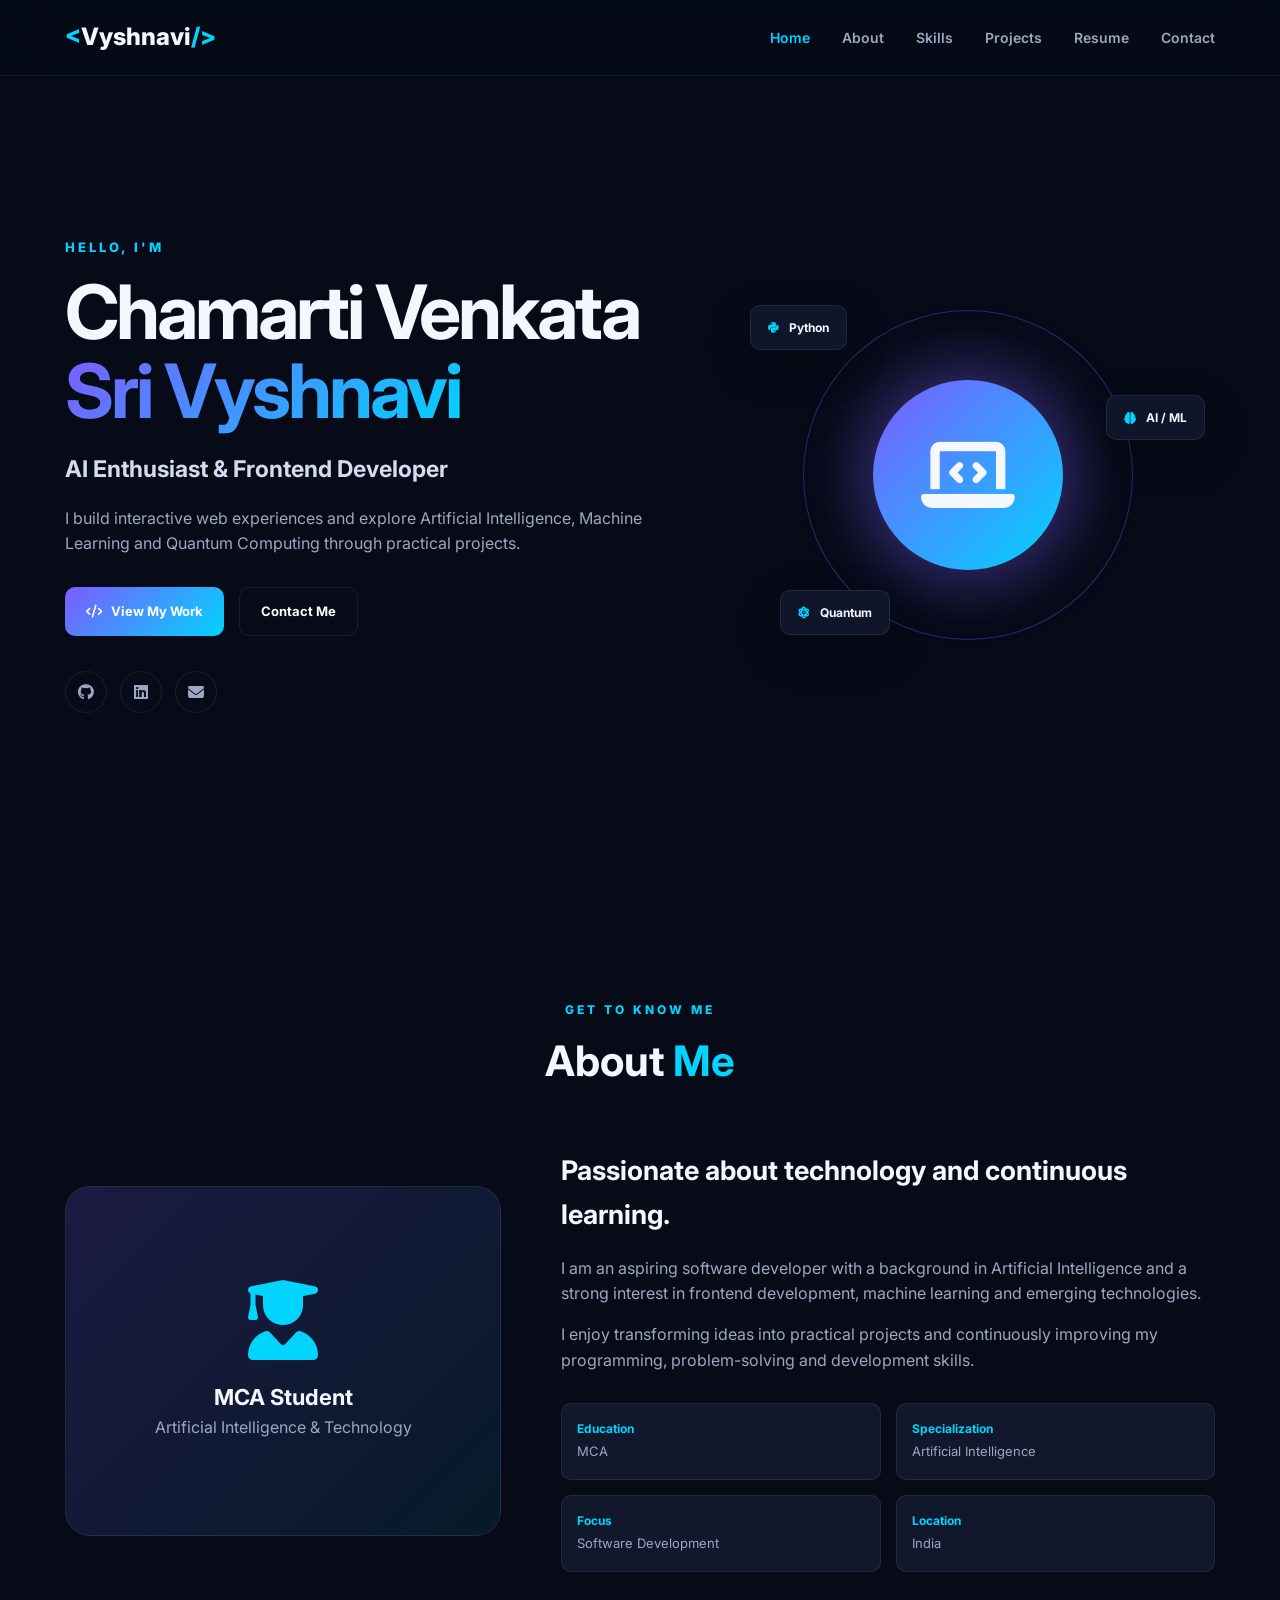
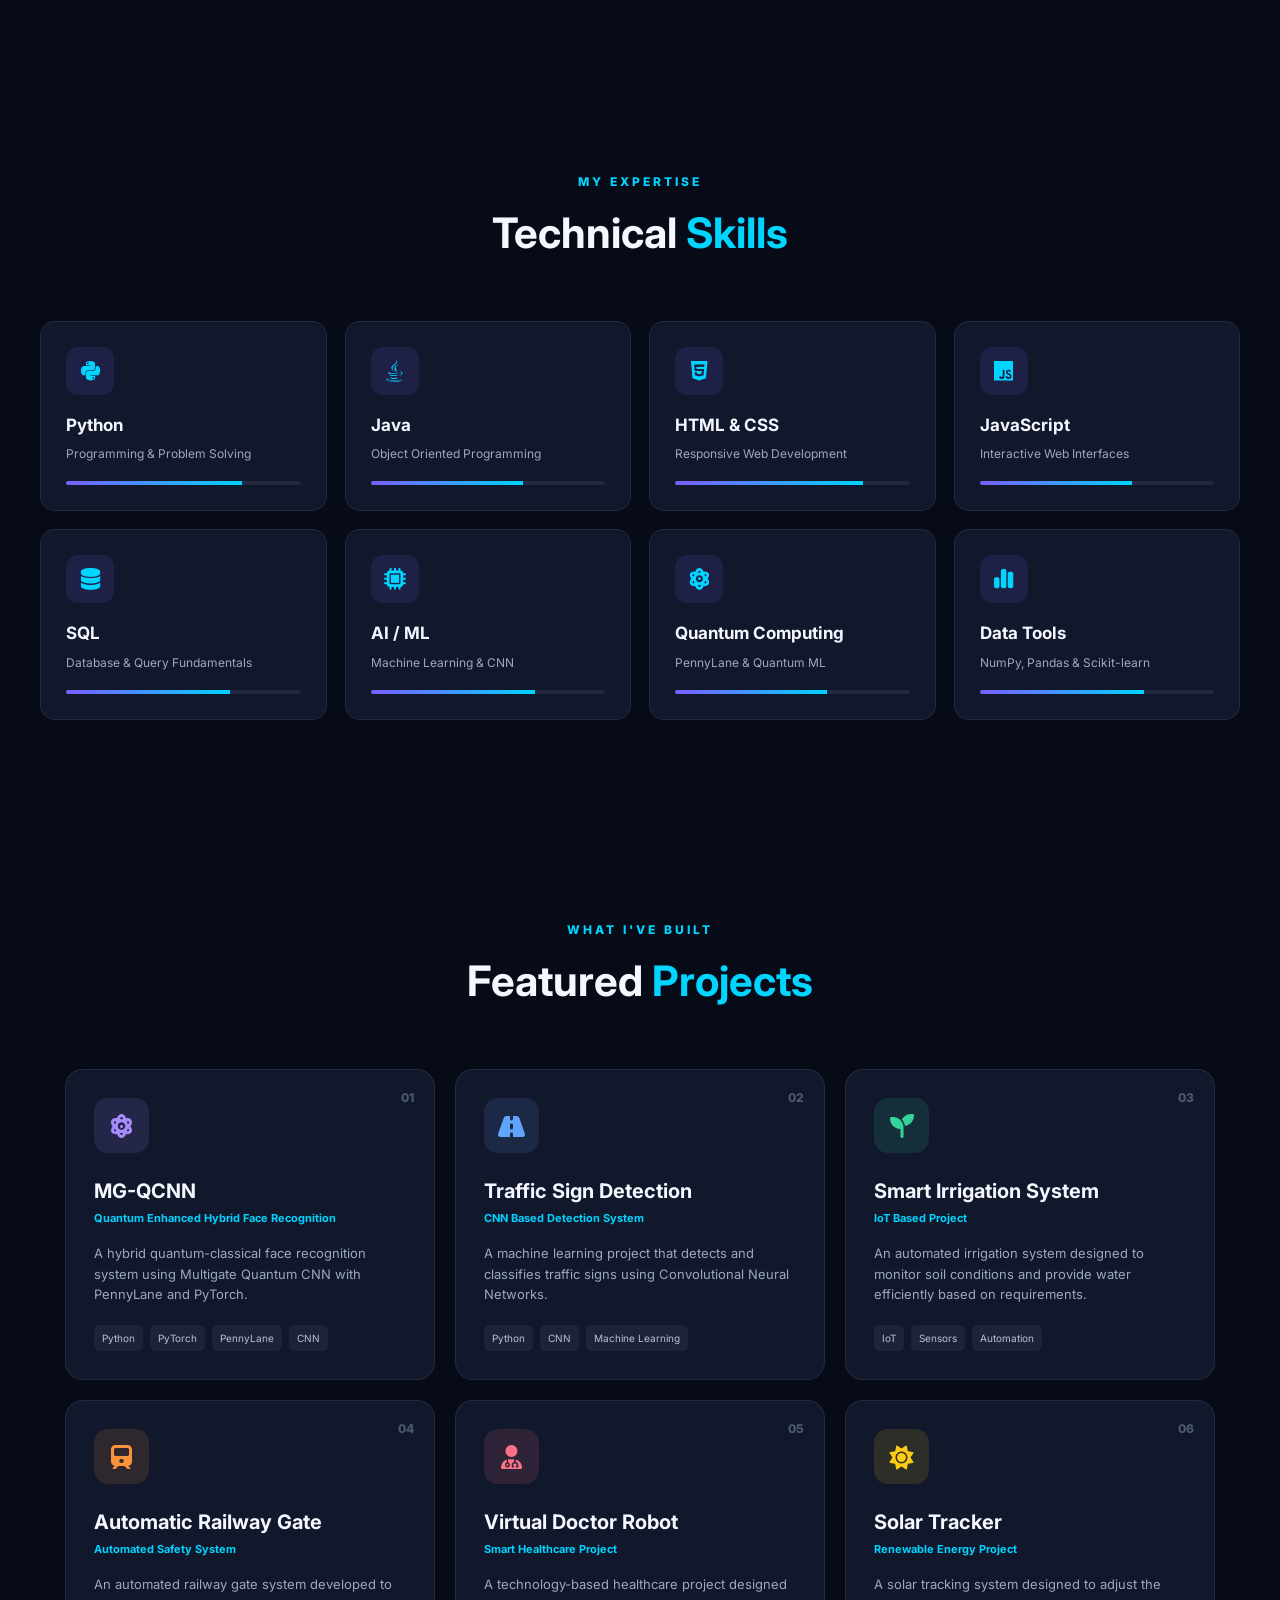
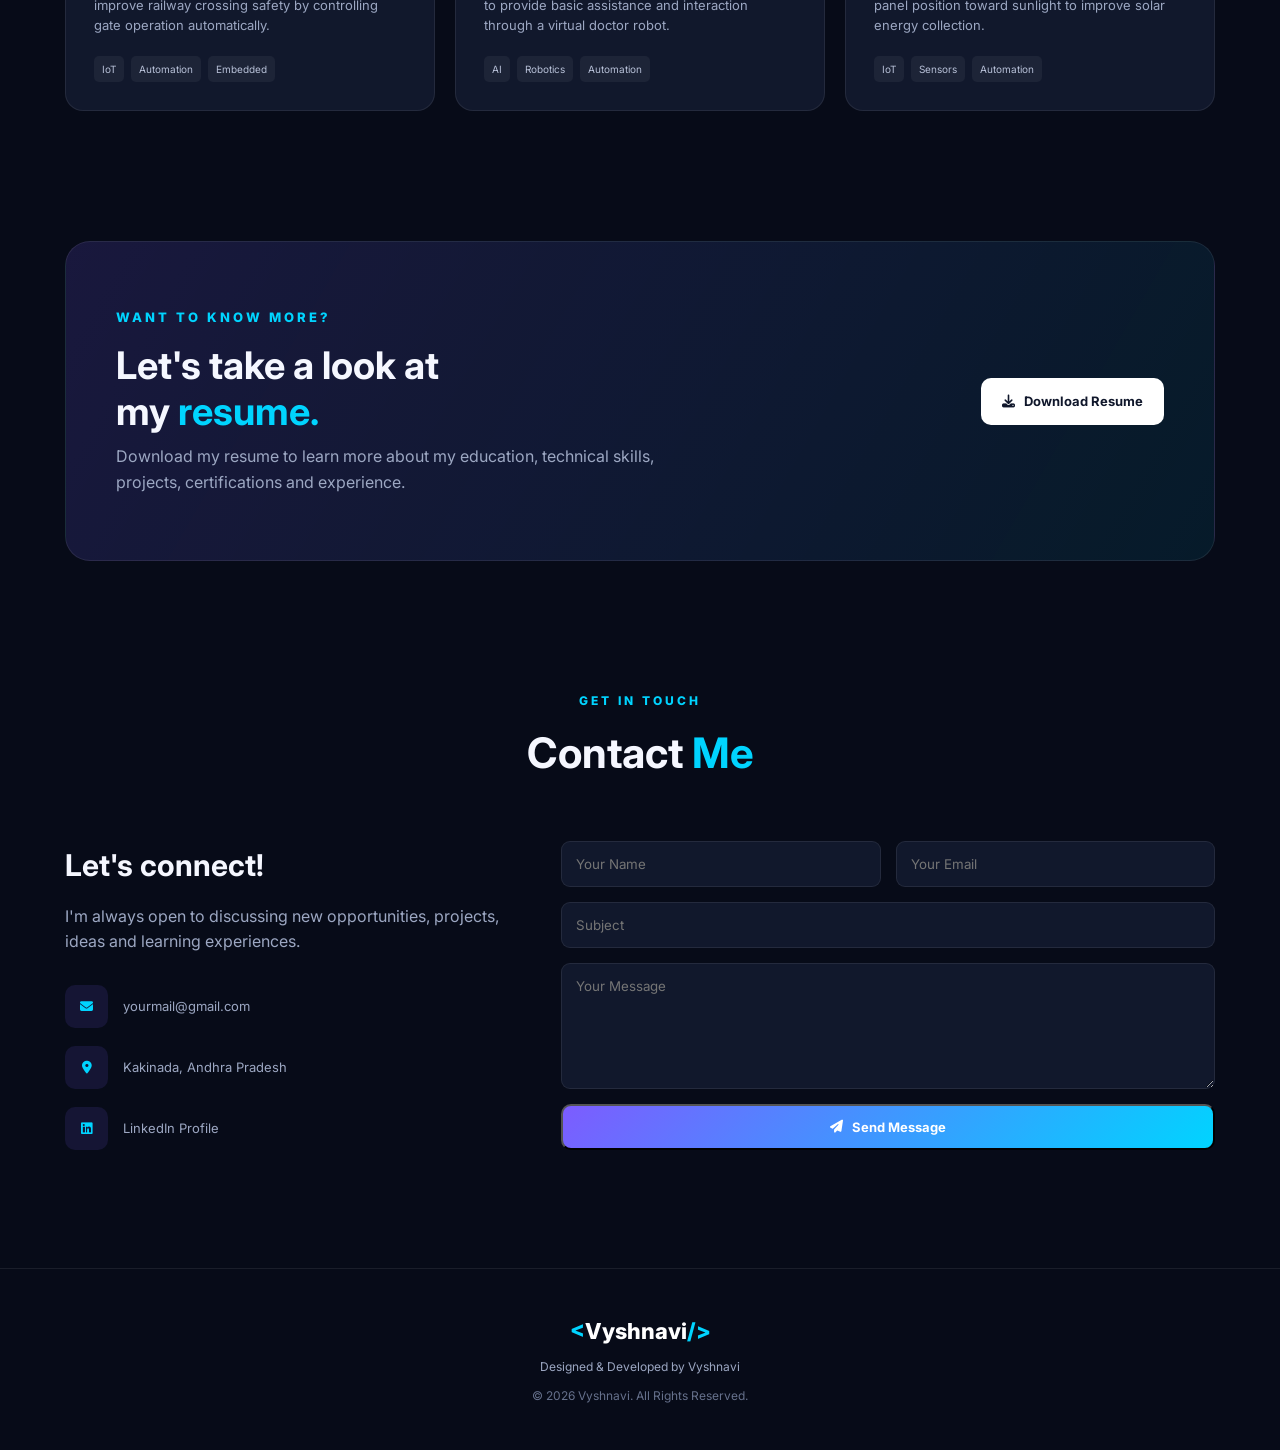
==== index.html @ 292ade46 "Add files via upload" ====
<!DOCTYPE html>
<html lang="en">

<head>
    <meta charset="UTF-8">
    <meta name="viewport" content="width=device-width, initial-scale=1.0">

    <title>Vyshnavi | AI & Frontend Developer</title>

    <link rel="stylesheet" href="style.css">

    <link rel="stylesheet"
        href="https://cdnjs.cloudflare.com/ajax/libs/font-awesome/6.5.2/css/all.min.css">
</head>

<body>

    <!-- NAVBAR -->

    <header>

        <nav class="navbar">

            <div class="logo">
                <span>&lt;</span>Vyshnavi<span>/&gt;</span>
            </div>

            <button class="menu-btn" id="menuBtn">
                <i class="fa-solid fa-bars"></i>
            </button>

            <ul class="nav-links" id="navLinks">

                <li><a href="#home">Home</a></li>

                <li><a href="#about">About</a></li>

                <li><a href="#skills">Skills</a></li>

                <li><a href="#projects">Projects</a></li>

                <li><a href="#resume">Resume</a></li>

                <li><a href="#contact">Contact</a></li>

            </ul>

        </nav>

    </header>


    <!-- HOME -->

    <section class="hero" id="home">

        <div class="hero-content">

            <p class="small-heading">
                HELLO, I'M
            </p>

            <h1>
                Chamarti Venkata<br>
                <span>Sri Vyshnavi</span>
            </h1>

            <h2>
                AI Enthusiast & Frontend Developer
            </h2>

            <p class="hero-text">

                I build interactive web experiences and explore
                Artificial Intelligence, Machine Learning and
                Quantum Computing through practical projects.

            </p>

            <div class="hero-buttons">

                <a href="#projects" class="btn primary-btn">
                    <i class="fa-solid fa-code"></i>
                    View My Work
                </a>

                <a href="#contact" class="btn secondary-btn">
                    Contact Me
                </a>

            </div>


            <div class="social-links">

                <a href="#" title="GitHub">
                    <i class="fa-brands fa-github"></i>
                </a>

                <a href="#" title="LinkedIn">
                    <i class="fa-brands fa-linkedin"></i>
                </a>

                <a href="mailto:yourmail@gmail.com" title="Email">
                    <i class="fa-solid fa-envelope"></i>
                </a>

            </div>

        </div>


        <div class="hero-visual">

            <div class="circle">

                <div class="profile-icon">
                    <i class="fa-solid fa-laptop-code"></i>
                </div>

            </div>

            <div class="floating-card card-one">
                <i class="fa-brands fa-python"></i>
                Python
            </div>

            <div class="floating-card card-two">
                <i class="fa-solid fa-brain"></i>
                AI / ML
            </div>

            <div class="floating-card card-three">
                <i class="fa-solid fa-atom"></i>
                Quantum
            </div>

        </div>

    </section>


    <!-- ABOUT -->

    <section class="section" id="about">

        <div class="section-heading">

            <p>GET TO KNOW ME</p>

            <h2>About <span>Me</span></h2>

        </div>


        <div class="about-grid">

            <div class="about-image">

                <div class="about-box">

                    <i class="fa-solid fa-user-graduate"></i>

                    <h3>MCA Student</h3>

                    <p>
                        Artificial Intelligence & Technology
                    </p>

                </div>

            </div>


            <div class="about-content">

                <h3>
                    Passionate about technology and continuous learning.
                </h3>

                <p>

                    I am an aspiring software developer with a background
                    in Artificial Intelligence and a strong interest in
                    frontend development, machine learning and emerging
                    technologies.

                </p>

                <p>

                    I enjoy transforming ideas into practical projects
                    and continuously improving my programming,
                    problem-solving and development skills.

                </p>


                <div class="about-info">

                    <div>
                        <strong>Education</strong>
                        <span>MCA</span>
                    </div>

                    <div>
                        <strong>Specialization</strong>
                        <span>Artificial Intelligence</span>
                    </div>

                    <div>
                        <strong>Focus</strong>
                        <span>Software Development</span>
                    </div>

                    <div>
                        <strong>Location</strong>
                        <span>India</span>
                    </div>

                </div>

            </div>

        </div>

    </section>


    <!-- SKILLS -->

    <section class="section skills-section" id="skills">

        <div class="section-heading">

            <p>MY EXPERTISE</p>

            <h2>Technical <span>Skills</span></h2>

        </div>


        <div class="skills-grid">


            <div class="skill-card">

                <div class="skill-icon">
                    <i class="fa-brands fa-python"></i>
                </div>

                <h3>Python</h3>

                <p>
                    Programming & Problem Solving
                </p>

                <div class="skill-bar">
                    <span style="width: 75%"></span>
                </div>

            </div>


            <div class="skill-card">

                <div class="skill-icon">
                    <i class="fa-brands fa-java"></i>
                </div>

                <h3>Java</h3>

                <p>
                    Object Oriented Programming
                </p>

                <div class="skill-bar">
                    <span style="width: 65%"></span>
                </div>

            </div>


            <div class="skill-card">

                <div class="skill-icon">
                    <i class="fa-brands fa-html5"></i>
                </div>

                <h3>HTML & CSS</h3>

                <p>
                    Responsive Web Development
                </p>

                <div class="skill-bar">
                    <span style="width: 80%"></span>
                </div>

            </div>


            <div class="skill-card">

                <div class="skill-icon">
                    <i class="fa-brands fa-js"></i>
                </div>

                <h3>JavaScript</h3>

                <p>
                    Interactive Web Interfaces
                </p>

                <div class="skill-bar">
                    <span style="width: 65%"></span>
                </div>

            </div>


            <div class="skill-card">

                <div class="skill-icon">
                    <i class="fa-solid fa-database"></i>
                </div>

                <h3>SQL</h3>

                <p>
                    Database & Query Fundamentals
                </p>

                <div class="skill-bar">
                    <span style="width: 70%"></span>
                </div>

            </div>


            <div class="skill-card">

                <div class="skill-icon">
                    <i class="fa-solid fa-microchip"></i>
                </div>

                <h3>AI / ML</h3>

                <p>
                    Machine Learning & CNN
                </p>

                <div class="skill-bar">
                    <span style="width: 70%"></span>
                </div>

            </div>


            <div class="skill-card">

                <div class="skill-icon">
                    <i class="fa-solid fa-atom"></i>
                </div>

                <h3>Quantum Computing</h3>

                <p>
                    PennyLane & Quantum ML
                </p>

                <div class="skill-bar">
                    <span style="width: 65%"></span>
                </div>

            </div>


            <div class="skill-card">

                <div class="skill-icon">
                    <i class="fa-solid fa-chart-simple"></i>
                </div>

                <h3>Data Tools</h3>

                <p>
                    NumPy, Pandas & Scikit-learn
                </p>

                <div class="skill-bar">
                    <span style="width: 70%"></span>
                </div>

            </div>

        </div>

    </section>


    <!-- PROJECTS -->

    <section class="section" id="projects">

        <div class="section-heading">

            <p>WHAT I'VE BUILT</p>

            <h2>Featured <span>Projects</span></h2>

        </div>


        <div class="projects-grid">


            <!-- PROJECT 1 -->

            <div class="project-card">

                <div class="project-number">
                    01
                </div>

                <div class="project-icon quantum">
                    <i class="fa-solid fa-atom"></i>
                </div>

                <h3>
                    MG-QCNN
                </h3>

                <p class="project-subtitle">
                    Quantum Enhanced Hybrid Face Recognition
                </p>

                <p>
                    A hybrid quantum-classical face recognition
                    system using Multigate Quantum CNN with
                    PennyLane and PyTorch.
                </p>

                <div class="tech-tags">

                    <span>Python</span>
                    <span>PyTorch</span>
                    <span>PennyLane</span>
                    <span>CNN</span>

                </div>

            </div>


            <!-- PROJECT 2 -->

            <div class="project-card">

                <div class="project-number">
                    02
                </div>

                <div class="project-icon ai">
                    <i class="fa-solid fa-road"></i>
                </div>

                <h3>
                    Traffic Sign Detection
                </h3>

                <p class="project-subtitle">
                    CNN Based Detection System
                </p>

                <p>
                    A machine learning project that detects and
                    classifies traffic signs using Convolutional
                    Neural Networks.
                </p>

                <div class="tech-tags">

                    <span>Python</span>
                    <span>CNN</span>
                    <span>Machine Learning</span>

                </div>

            </div>


            <!-- PROJECT 3 -->

            <div class="project-card">

                <div class="project-number">
                    03
                </div>

                <div class="project-icon green">
                    <i class="fa-solid fa-seedling"></i>
                </div>

                <h3>
                    Smart Irrigation System
                </h3>

                <p class="project-subtitle">
                    IoT Based Project
                </p>

                <p>
                    An automated irrigation system designed to
                    monitor soil conditions and provide water
                    efficiently based on requirements.
                </p>

                <div class="tech-tags">

                    <span>IoT</span>
                    <span>Sensors</span>
                    <span>Automation</span>

                </div>

            </div>


            <!-- PROJECT 4 -->

            <div class="project-card">

                <div class="project-number">
                    04
                </div>

                <div class="project-icon orange">
                    <i class="fa-solid fa-train"></i>
                </div>

                <h3>
                    Automatic Railway Gate
                </h3>

                <p class="project-subtitle">
                    Automated Safety System
                </p>

                <p>
                    An automated railway gate system developed
                    to improve railway crossing safety by
                    controlling gate operation automatically.
                </p>

                <div class="tech-tags">

                    <span>IoT</span>
                    <span>Automation</span>
                    <span>Embedded</span>

                </div>

            </div>


            <!-- PROJECT 5 -->

            <div class="project-card">

                <div class="project-number">
                    05
                </div>

                <div class="project-icon red">
                    <i class="fa-solid fa-user-doctor"></i>
                </div>

                <h3>
                    Virtual Doctor Robot
                </h3>

                <p class="project-subtitle">
                    Smart Healthcare Project
                </p>

                <p>
                    A technology-based healthcare project designed
                    to provide basic assistance and interaction
                    through a virtual doctor robot.
                </p>

                <div class="tech-tags">

                    <span>AI</span>
                    <span>Robotics</span>
                    <span>Automation</span>

                </div>

            </div>


            <!-- PROJECT 6 -->

            <div class="project-card">

                <div class="project-number">
                    06
                </div>

                <div class="project-icon yellow">
                    <i class="fa-solid fa-sun"></i>
                </div>

                <h3>
                    Solar Tracker
                </h3>

                <p class="project-subtitle">
                    Renewable Energy Project
                </p>

                <p>
                    A solar tracking system designed to adjust
                    the panel position toward sunlight to improve
                    solar energy collection.
                </p>

                <div class="tech-tags">

                    <span>IoT</span>
                    <span>Sensors</span>
                    <span>Automation</span>

                </div>

            </div>

        </div>

    </section>


    <!-- RESUME -->

    <section class="resume-section" id="resume">

        <div class="resume-content">

            <div>

                <p class="small-heading">
                    WANT TO KNOW MORE?
                </p>

                <h2>
                    Let's take a look at<br>
                    my <span>resume.</span>
                </h2>

                <p>
                    Download my resume to learn more about my
                    education, technical skills, projects,
                    certifications and experience.
                </p>

            </div>


            <a href="resume.pdf"
               download
               class="btn resume-btn">

                <i class="fa-solid fa-download"></i>

                Download Resume

            </a>

        </div>

    </section>


    <!-- CONTACT -->

    <section class="section contact-section" id="contact">

        <div class="section-heading">

            <p>GET IN TOUCH</p>

            <h2>Contact <span>Me</span></h2>

        </div>


        <div class="contact-grid">


            <div class="contact-info">

                <h3>
                    Let's connect!
                </h3>

                <p>
                    I'm always open to discussing new opportunities,
                    projects, ideas and learning experiences.
                </p>


                <div class="contact-item">

                    <div>
                        <i class="fa-solid fa-envelope"></i>
                    </div>

                    <span>
                        yourmail@gmail.com
                    </span>

                </div>


                <div class="contact-item">

                    <div>
                        <i class="fa-solid fa-location-dot"></i>
                    </div>

                    <span>
                        Kakinada, Andhra Pradesh
                    </span>

                </div>


                <div class="contact-item">

                    <div>
                        <i class="fa-brands fa-linkedin"></i>
                    </div>

                    <span>
                        LinkedIn Profile
                    </span>

                </div>

            </div>


            <form id="contactForm" class="contact-form">

                <div class="form-row">

                    <input
                        type="text"
                        id="name"
                        placeholder="Your Name">

                    <input
                        type="email"
                        id="email"
                        placeholder="Your Email">

                </div>


                <input
                    type="text"
                    id="subject"
                    placeholder="Subject">


                <textarea
                    id="message"
                    rows="6"
                    placeholder="Your Message"></textarea>


                <button
                    type="submit"
                    class="btn primary-btn">

                    <i class="fa-solid fa-paper-plane"></i>

                    Send Message

                </button>


                <p id="formMessage"></p>

            </form>

        </div>

    </section>


    <!-- FOOTER -->

    <footer>

        <div class="footer-logo">

            <span>&lt;</span>Vyshnavi<span>/&gt;</span>

        </div>

        <p>
            Designed & Developed by Vyshnavi
        </p>

        <p class="copyright">
            © 2026 Vyshnavi. All Rights Reserved.
        </p>

    </footer>


    <!-- BACK TO TOP -->

    <button id="topBtn" class="top-btn">

        <i class="fa-solid fa-arrow-up"></i>

    </button>


    <script src="script.js"></script>

</body>

</html>
---- style.css ----
@import url('https://fonts.googleapis.com/css2?family=Inter:wght@400;500;600;700;800&display=swap');


/* ================= VARIABLES ================= */

:root {

    --bg: #070b18;

    --bg-light: #0d1326;

    --card: #11182c;

    --primary: #7c5cff;

    --secondary: #00d4ff;

    --text: #f5f7ff;

    --muted: #9ca7c2;

    --border: rgba(255,255,255,0.08);

    --gradient:
        linear-gradient(
            135deg,
            #7c5cff,
            #00d4ff
        );

}


/* ================= RESET ================= */

* {

    margin: 0;

    padding: 0;

    box-sizing: border-box;

    scroll-behavior: smooth;

}


body {

    font-family: 'Inter', sans-serif;

    background: var(--bg);

    color: var(--text);

    line-height: 1.6;

    overflow-x: hidden;

}


a {

    text-decoration: none;

    color: inherit;

}


button,
input,
textarea {

    font-family: inherit;

}


/* ================= HEADER ================= */

header {

    position: fixed;

    top: 0;

    width: 100%;

    z-index: 1000;

    background: rgba(7,11,24,0.85);

    backdrop-filter: blur(15px);

    border-bottom: 1px solid var(--border);

}


.navbar {

    max-width: 1200px;

    margin: auto;

    height: 75px;

    padding: 0 25px;

    display: flex;

    justify-content: space-between;

    align-items: center;

}


.logo {

    font-size: 24px;

    font-weight: 800;

}


.logo span {

    color: var(--secondary);

}


.nav-links {

    list-style: none;

    display: flex;

    gap: 32px;

}


.nav-links a {

    color: var(--muted);

    font-size: 14px;

    font-weight: 600;

    transition: 0.3s;

}


.nav-links a:hover {

    color: var(--secondary);

}


.menu-btn {

    display: none;

    background: none;

    border: none;

    color: white;

    font-size: 23px;

    cursor: pointer;

}


/* ================= HERO ================= */

.hero {

    min-height: 100vh;

    max-width: 1200px;

    margin: auto;

    padding: 130px 25px 80px;

    display: grid;

    grid-template-columns: 1.1fr 0.9fr;

    align-items: center;

    gap: 50px;

}


.small-heading {

    color: var(--secondary);

    font-size: 13px;

    letter-spacing: 3px;

    font-weight: 800;

    margin-bottom: 15px;

}


.hero h1 {

    font-size: clamp(42px, 6vw, 75px);

    line-height: 1.05;

    letter-spacing: -3px;

}


.hero h1 span {

    background: var(--gradient);

    -webkit-background-clip: text;

    -webkit-text-fill-color: transparent;

}


.hero h2 {

    margin-top: 20px;

    font-size: 23px;

    color: #d5dcf1;

}


.hero-text {

    max-width: 600px;

    margin-top: 18px;

    color: var(--muted);

}


.hero-buttons {

    display: flex;

    gap: 15px;

    margin-top: 30px;

}


.btn {

    display: inline-flex;

    align-items: center;

    justify-content: center;

    gap: 9px;

    padding: 13px 21px;

    border-radius: 10px;

    font-size: 13px;

    font-weight: 700;

    transition: 0.3s;

}


.primary-btn {

    color: white;

    background: var(--gradient);

}


.primary-btn:hover {

    transform: translateY(-3px);

    box-shadow:
        0 12px 30px rgba(124,92,255,0.3);

}


.secondary-btn {

    border: 1px solid var(--border);

    color: white;

}


.secondary-btn:hover {

    border-color: var(--secondary);

    color: var(--secondary);

}


.social-links {

    display: flex;

    gap: 13px;

    margin-top: 35px;

}


.social-links a {

    width: 42px;

    height: 42px;

    border: 1px solid var(--border);

    border-radius: 50%;

    display: flex;

    align-items: center;

    justify-content: center;

    color: var(--muted);

    transition: 0.3s;

}


.social-links a:hover {

    color: var(--secondary);

    border-color: var(--secondary);

    transform: translateY(-3px);

}


/* ================= HERO VISUAL ================= */

.hero-visual {

    position: relative;

    height: 480px;

    display: flex;

    justify-content: center;

    align-items: center;

}


.circle {

    width: 330px;

    height: 330px;

    border-radius: 50%;

    background:
        radial-gradient(
            circle,
            rgba(124,92,255,0.25),
            transparent 65%
        );

    border: 1px solid rgba(124,92,255,0.35);

    display: flex;

    align-items: center;

    justify-content: center;

    animation: float 5s ease-in-out infinite;

}


.profile-icon {

    width: 190px;

    height: 190px;

    border-radius: 50%;

    background: var(--gradient);

    display: flex;

    align-items: center;

    justify-content: center;

    font-size: 75px;

    box-shadow:
        0 0 70px rgba(124,92,255,0.4);

}


.floating-card {

    position: absolute;

    background: rgba(17,24,44,0.9);

    border: 1px solid var(--border);

    backdrop-filter: blur(10px);

    padding: 12px 17px;

    border-radius: 10px;

    font-size: 12px;

    font-weight: 700;

    box-shadow:
        0 15px 40px rgba(0,0,0,0.25);

}


.floating-card i {

    color: var(--secondary);

    margin-right: 7px;

}


.card-one {

    top: 70px;

    left: 30px;

}


.card-two {

    right: 10px;

    top: 160px;

}


.card-three {

    bottom: 80px;

    left: 60px;

}


@keyframes float {

    0%,100% {

        transform: translateY(0);

    }

    50% {

        transform: translateY(-15px);

    }

}


/* ================= SECTION ================= */

.section {

    max-width: 1200px;

    margin: auto;

    padding: 100px 25px;

}


.section-heading {

    text-align: center;

    margin-bottom: 55px;

}


.section-heading p {

    color: var(--secondary);

    font-size: 12px;

    letter-spacing: 3px;

    font-weight: 800;

}


.section-heading h2 {

    font-size: 42px;

    margin-top: 8px;

}


.section-heading span {

    color: var(--secondary);

}


/* ================= ABOUT ================= */

.about-grid {

    display: grid;

    grid-template-columns: 0.8fr 1.2fr;

    gap: 60px;

    align-items: center;

}


.about-image {

    min-height: 350px;

    border-radius: 25px;

    background:
        linear-gradient(
            135deg,
            rgba(124,92,255,0.18),
            rgba(0,212,255,0.08)
        );

    border: 1px solid var(--border);

    display: flex;

    align-items: center;

    justify-content: center;

}


.about-box {

    text-align: center;

}


.about-box i {

    font-size: 80px;

    color: var(--secondary);

}


.about-box h3 {

    margin-top: 20px;

    font-size: 22px;

}


.about-box p {

    color: var(--muted);

}


.about-content h3 {

    font-size: 27px;

    margin-bottom: 20px;

}


.about-content > p {

    color: var(--muted);

    margin-bottom: 15px;

}


.about-info {

    margin-top: 30px;

    display: grid;

    grid-template-columns: 1fr 1fr;

    gap: 15px;

}


.about-info div {

    padding: 15px;

    border: 1px solid var(--border);

    border-radius: 10px;

    background: var(--card);

}


.about-info strong {

    display: block;

    font-size: 12px;

    color: var(--secondary);

}


.about-info span {

    font-size: 13px;

    color: var(--muted);

}


/* ================= SKILLS ================= */

.skills-section {

    max-width: 1250px;

}


.skills-grid {

    display: grid;

    grid-template-columns:
        repeat(4, 1fr);

    gap: 18px;

}


.skill-card {

    background: var(--card);

    border: 1px solid var(--border);

    padding: 25px;

    border-radius: 15px;

    transition: 0.3s;

}


.skill-card:hover {

    transform: translateY(-7px);

    border-color:
        rgba(0,212,255,0.4);

}


.skill-icon {

    width: 48px;

    height: 48px;

    border-radius: 12px;

    background:
        rgba(124,92,255,0.12);

    color: var(--secondary);

    display: flex;

    align-items: center;

    justify-content: center;

    font-size: 22px;

    margin-bottom: 17px;

}


.skill-card h3 {

    font-size: 17px;

}


.skill-card p {

    color: var(--muted);

    font-size: 12px;

    margin-top: 5px;

}


.skill-bar {

    height: 4px;

    background: #202941;

    margin-top: 18px;

    border-radius: 10px;

    overflow: hidden;

}


.skill-bar span {

    display: block;

    height: 100%;

    background: var(--gradient);

}


/* ================= PROJECTS ================= */

.projects-grid {

    display: grid;

    grid-template-columns:
        repeat(3, 1fr);

    gap: 20px;

}


.project-card {

    position: relative;

    background: var(--card);

    border: 1px solid var(--border);

    padding: 28px;

    border-radius: 18px;

    overflow: hidden;

    transition: 0.3s;

}


.project-card:hover {

    transform: translateY(-7px);

    border-color:
        rgba(124,92,255,0.5);

}


.project-number {

    position: absolute;

    right: 20px;

    top: 18px;

    font-size: 12px;

    color: #4c5872;

    font-weight: 800;

}


.project-icon {

    width: 55px;

    height: 55px;

    border-radius: 14px;

    display: flex;

    align-items: center;

    justify-content: center;

    font-size: 24px;

    margin-bottom: 22px;

}


.quantum {

    color: #a78bfa;

    background: rgba(167,139,250,0.12);

}


.ai {

    color: #60a5fa;

    background: rgba(96,165,250,0.12);

}


.green {

    color: #34d399;

    background: rgba(52,211,153,0.12);

}


.orange {

    color: #fb923c;

    background: rgba(251,146,60,0.12);

}


.red {

    color: #fb7185;

    background: rgba(251,113,133,0.12);

}


.yellow {

    color: #facc15;

    background: rgba(250,204,21,0.12);

}


.project-card h3 {

    font-size: 20px;

}


.project-subtitle {

    color: var(--secondary);

    font-size: 11px;

    font-weight: 700;

    margin-top: 3px;

}


.project-card > p:not(.project-subtitle) {

    color: var(--muted);

    font-size: 13px;

    margin-top: 15px;

}


.tech-tags {

    display: flex;

    flex-wrap: wrap;

    gap: 7px;

    margin-top: 20px;

}


.tech-tags span {

    padding: 5px 8px;

    background: rgba(255,255,255,0.05);

    border-radius: 5px;

    color: #b8c1d8;

    font-size: 10px;

}


/* ================= RESUME ================= */

.resume-section {

    max-width: 1150px;

    margin: 30px auto;

    padding: 65px 50px;

    border-radius: 25px;

    background:
        linear-gradient(
            120deg,
            rgba(124,92,255,0.16),
            rgba(0,212,255,0.08)
        );

    border: 1px solid var(--border);

}


.resume-content {

    display: flex;

    justify-content: space-between;

    align-items: center;

    gap: 30px;

}


.resume-content h2 {

    font-size: 38px;

    line-height: 1.2;

    margin: 10px 0;

}


.resume-content h2 span {

    color: var(--secondary);

}


.resume-content p:not(.small-heading) {

    color: var(--muted);

    max-width: 600px;

}


.resume-btn {

    background: white;

    color: #10172b;

    white-space: nowrap;

}


.resume-btn:hover {

    transform: translateY(-3px);

}


/* ================= CONTACT ================= */

.contact-grid {

    display: grid;

    grid-template-columns: 0.8fr 1.2fr;

    gap: 60px;

}


.contact-info h3 {

    font-size: 30px;

}


.contact-info > p {

    color: var(--muted);

    margin: 15px 0 30px;

}


.contact-item {

    display: flex;

    align-items: center;

    gap: 15px;

    margin-bottom: 18px;

    color: var(--muted);

    font-size: 13px;

}


.contact-item div {

    width: 43px;

    height: 43px;

    border-radius: 10px;

    background: rgba(124,92,255,0.12);

    color: var(--secondary);

    display: flex;

    align-items: center;

    justify-content: center;

}


.contact-form {

    display: flex;

    flex-direction: column;

    gap: 15px;

}


.contact-form input,
.contact-form textarea {

    width: 100%;

    border: 1px solid var(--border);

    background: var(--card);

    color: white;

    padding: 14px;

    border-radius: 9px;

    outline: none;

}


.contact-form input:focus,
.contact-form textarea:focus {

    border-color: var(--secondary);

}


.form-row {

    display: grid;

    grid-template-columns: 1fr 1fr;

    gap: 15px;

}


.contact-form textarea {

    resize: vertical;

}


#formMessage {

    font-size: 12px;

}


/* ================= FOOTER ================= */

footer {

    text-align: center;

    padding: 45px 20px;

    border-top: 1px solid var(--border);

    color: var(--muted);

}


.footer-logo {

    font-size: 22px;

    font-weight: 800;

    color: white;

    margin-bottom: 8px;

}


.footer-logo span {

    color: var(--secondary);

}


footer p {

    font-size: 12px;

}


.copyright {

    margin-top: 10px;

    color: #66718c;

}


/* ================= TOP BUTTON ================= */

.top-btn {

    position: fixed;

    right: 25px;

    bottom: 25px;

    width: 45px;

    height: 45px;

    border: none;

    border-radius: 50%;

    background: var(--gradient);

    color: white;

    cursor: pointer;

    display: none;

}


/* ================= RESPONSIVE ================= */

@media (max-width: 950px) {

    .hero {

        grid-template-columns: 1fr;

        text-align: center;

    }


    .hero-text {

        margin-left: auto;

        margin-right: auto;

    }


    .hero-buttons,
    .social-links {

        justify-content: center;

    }


    .hero-visual {

        height: 350px;

    }


    .about-grid,
    .contact-grid {

        grid-template-columns: 1fr;

    }


    .skills-grid {

        grid-template-columns:
            repeat(2, 1fr);

    }


    .projects-grid {

        grid-template-columns:
            repeat(2, 1fr);

    }


    .resume-content {

        flex-direction: column;

        align-items: flex-start;

    }

}


@media (max-width: 650px) {

    .navbar {

        height: 65px;

    }


    .menu-btn {

        display: block;

    }


    .nav-links {

        position: absolute;

        top: 65px;

        left: 0;

        width: 100%;

        background: #0b1020;

        display: none;

        flex-direction: column;

        padding: 20px 25px;

        gap: 18px;

    }


    .nav-links.active {

        display: flex;

    }


    .hero {

        padding-top: 110px;

    }


    .hero h1 {

        font-size: 45px;

    }


    .hero h2 {

        font-size: 18px;

    }


    .hero-visual {

        display: none;

    }


    .section {

        padding: 75px 18px;

    }


    .section-heading h2 {

        font-size: 34px;

    }


    .skills-grid,
    .projects-grid {

        grid-template-columns: 1fr;

    }


    .about-info {

        grid-template-columns: 1fr;

    }


    .resume-section {

        margin: 15px;

        padding: 40px 25px;

    }


    .resume-content h2 {

        font-size: 31px;

    }


    .form-row {

        grid-template-columns: 1fr;

    }

}
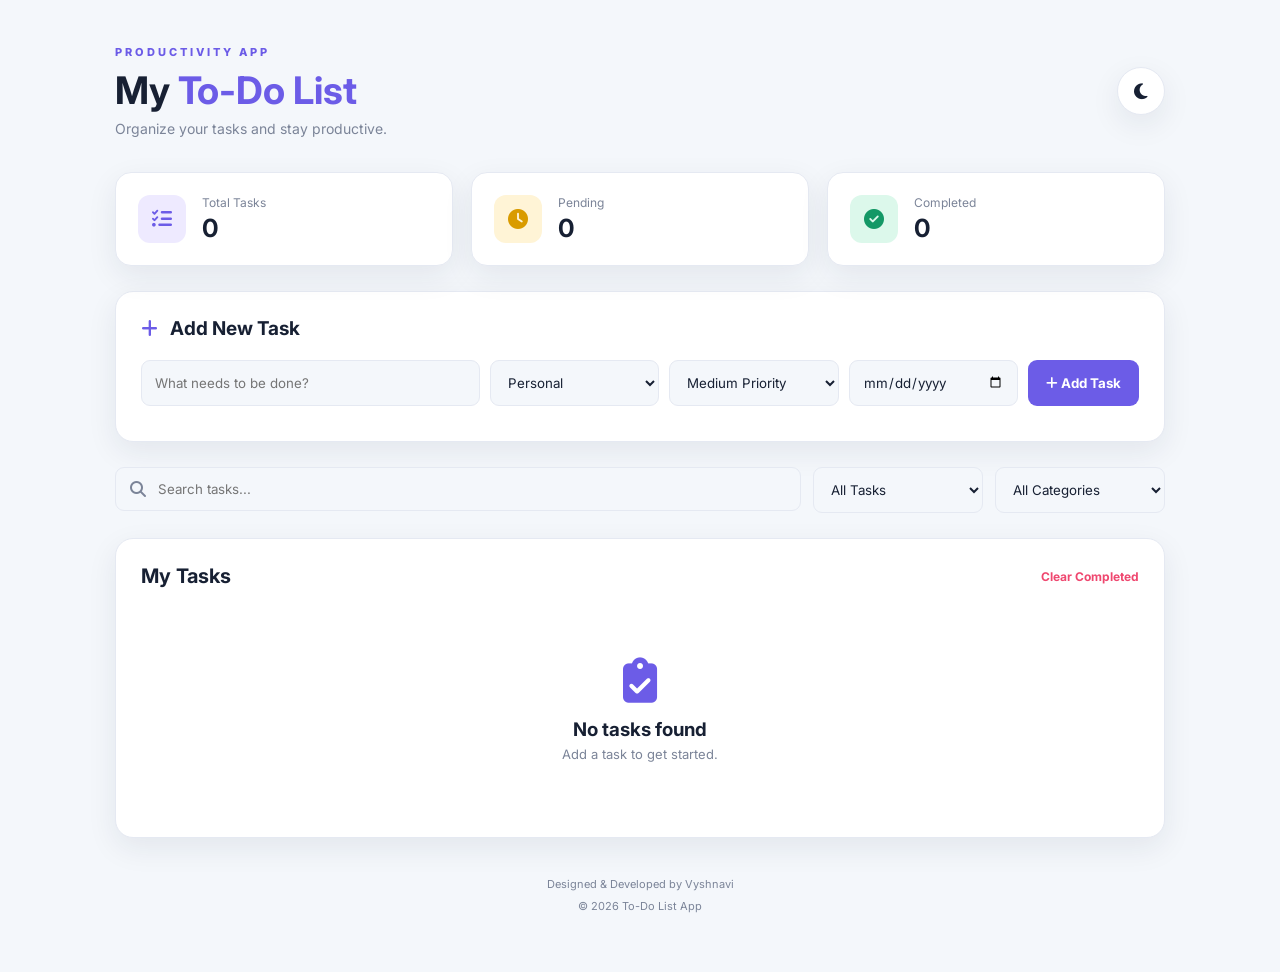
==== commit 2825864f: "Add files via upload" ====
--- a/index.html
+++ b/index.html
@@ -5,834 +5,163 @@
     <meta charset="UTF-8">
     <meta name="viewport" content="width=device-width, initial-scale=1.0">
 
-    <title>Vyshnavi | AI & Frontend Developer</title>
-
-    <link rel="stylesheet" href="style.css">
+    <title>Vyshnavi | To-Do List</title>
 
     <link rel="stylesheet"
         href="https://cdnjs.cloudflare.com/ajax/libs/font-awesome/6.5.2/css/all.min.css">
+
+    <link rel="stylesheet" href="style.css">
 </head>
 
 <body>
 
-    <!-- NAVBAR -->
+    <div class="app">
 
-    <header>
-
-        <nav class="navbar">
-
-            <div class="logo">
-                <span>&lt;</span>Vyshnavi<span>/&gt;</span>
+        <!-- Header -->
+        <header class="header">
+            <div>
+                <p class="small-title">PRODUCTIVITY APP</p>
+                <h1>My <span>To-Do List</span></h1>
+                <p class="subtitle">Organize your tasks and stay productive.</p>
             </div>
 
-            <button class="menu-btn" id="menuBtn">
-                <i class="fa-solid fa-bars"></i>
+            <button id="themeBtn" class="theme-btn" title="Toggle Dark Mode">
+                <i class="fa-solid fa-moon"></i>
             </button>
+        </header>
 
-            <ul class="nav-links" id="navLinks">
+        <!-- Summary -->
+        <section class="summary">
 
-                <li><a href="#home">Home</a></li>
+            <div class="summary-card">
+                <div class="summary-icon total">
+                    <i class="fa-solid fa-list-check"></i>
+                </div>
+                <div>
+                    <p>Total Tasks</p>
+                    <h2 id="totalTasks">0</h2>
+                </div>
+            </div>
 
-                <li><a href="#about">About</a></li>
+            <div class="summary-card">
+                <div class="summary-icon pending">
+                    <i class="fa-solid fa-clock"></i>
+                </div>
+                <div>
+                    <p>Pending</p>
+                    <h2 id="pendingTasks">0</h2>
+                </div>
+            </div>
 
-                <li><a href="#skills">Skills</a></li>
+            <div class="summary-card">
+                <div class="summary-icon completed">
+                    <i class="fa-solid fa-circle-check"></i>
+                </div>
+                <div>
+                    <p>Completed</p>
+                    <h2 id="completedTasks">0</h2>
+                </div>
+            </div>
 
-                <li><a href="#projects">Projects</a></li>
+        </section>
 
-                <li><a href="#resume">Resume</a></li>
-
-                <li><a href="#contact">Contact</a></li>
-
-            </ul>
-
-        </nav>
-
-    </header>
-
-
-    <!-- HOME -->
-
-    <section class="hero" id="home">
-
-        <div class="hero-content">
-
-            <p class="small-heading">
-                HELLO, I'M
-            </p>
-
-            <h1>
-                Chamarti Venkata<br>
-                <span>Sri Vyshnavi</span>
-            </h1>
+        <!-- Add Task -->
+        <section class="add-task-card">
 
             <h2>
-                AI Enthusiast & Frontend Developer
+                <i class="fa-solid fa-plus"></i>
+                Add New Task
             </h2>
 
-            <p class="hero-text">
+            <div class="task-form">
 
-                I build interactive web experiences and explore
-                Artificial Intelligence, Machine Learning and
-                Quantum Computing through practical projects.
+                <input type="text"
+                    id="taskInput"
+                    placeholder="What needs to be done?">
 
-            </p>
+                <select id="categoryInput">
+                    <option value="Personal">Personal</option>
+                    <option value="Work">Work</option>
+                    <option value="Study">Study</option>
+                    <option value="Other">Other</option>
+                </select>
 
-            <div class="hero-buttons">
+                <select id="priorityInput">
+                    <option value="Low">Low Priority</option>
+                    <option value="Medium" selected>Medium Priority</option>
+                    <option value="High">High Priority</option>
+                </select>
 
-                <a href="#projects" class="btn primary-btn">
-                    <i class="fa-solid fa-code"></i>
-                    View My Work
-                </a>
+                <input type="date" id="dateInput">
 
-                <a href="#contact" class="btn secondary-btn">
-                    Contact Me
-                </a>
+                <button id="addBtn" class="add-btn">
+                    <i class="fa-solid fa-plus"></i>
+                    Add Task
+                </button>
 
             </div>
 
+            <p id="errorMessage"></p>
 
-            <div class="social-links">
+        </section>
 
-                <a href="#" title="GitHub">
-                    <i class="fa-brands fa-github"></i>
-                </a>
+        <!-- Search and Filter -->
+        <section class="controls">
 
-                <a href="#" title="LinkedIn">
-                    <i class="fa-brands fa-linkedin"></i>
-                </a>
-
-                <a href="mailto:yourmail@gmail.com" title="Email">
-                    <i class="fa-solid fa-envelope"></i>
-                </a>
-
+            <div class="search-box">
+                <i class="fa-solid fa-magnifying-glass"></i>
+                <input type="text"
+                    id="searchInput"
+                    placeholder="Search tasks...">
             </div>
 
-        </div>
+            <select id="filterInput">
+                <option value="all">All Tasks</option>
+                <option value="pending">Pending</option>
+                <option value="completed">Completed</option>
+            </select>
 
+            <select id="categoryFilter">
+                <option value="all">All Categories</option>
+                <option value="Personal">Personal</option>
+                <option value="Work">Work</option>
+                <option value="Study">Study</option>
+                <option value="Other">Other</option>
+            </select>
 
-        <div class="hero-visual">
+        </section>
 
-            <div class="circle">
+        <!-- Task List -->
+        <section class="task-section">
 
-                <div class="profile-icon">
-                    <i class="fa-solid fa-laptop-code"></i>
-                </div>
+            <div class="task-heading">
+                <h2>My Tasks</h2>
 
+                <button id="clearCompletedBtn">
+                    Clear Completed
+                </button>
             </div>
 
-            <div class="floating-card card-one">
-                <i class="fa-brands fa-python"></i>
-                Python
+            <div id="taskList" class="task-list">
+                <!-- Tasks will appear here -->
             </div>
 
-            <div class="floating-card card-two">
-                <i class="fa-solid fa-brain"></i>
-                AI / ML
+            <div id="emptyMessage" class="empty-message">
+                <i class="fa-solid fa-clipboard-check"></i>
+                <h3>No tasks found</h3>
+                <p>Add a task to get started.</p>
             </div>
 
-            <div class="floating-card card-three">
-                <i class="fa-solid fa-atom"></i>
-                Quantum
-            </div>
+        </section>
 
-        </div>
+        <footer>
+            <p>Designed & Developed by Vyshnavi</p>
+            <p>© 2026 To-Do List App</p>
+        </footer>
 
-    </section>
-
-
-    <!-- ABOUT -->
-
-    <section class="section" id="about">
-
-        <div class="section-heading">
-
-            <p>GET TO KNOW ME</p>
-
-            <h2>About <span>Me</span></h2>
-
-        </div>
-
-
-        <div class="about-grid">
-
-            <div class="about-image">
-
-                <div class="about-box">
-
-                    <i class="fa-solid fa-user-graduate"></i>
-
-                    <h3>MCA Student</h3>
-
-                    <p>
-                        Artificial Intelligence & Technology
-                    </p>
-
-                </div>
-
-            </div>
-
-
-            <div class="about-content">
-
-                <h3>
-                    Passionate about technology and continuous learning.
-                </h3>
-
-                <p>
-
-                    I am an aspiring software developer with a background
-                    in Artificial Intelligence and a strong interest in
-                    frontend development, machine learning and emerging
-                    technologies.
-
-                </p>
-
-                <p>
-
-                    I enjoy transforming ideas into practical projects
-                    and continuously improving my programming,
-                    problem-solving and development skills.
-
-                </p>
-
-
-                <div class="about-info">
-
-                    <div>
-                        <strong>Education</strong>
-                        <span>MCA</span>
-                    </div>
-
-                    <div>
-                        <strong>Specialization</strong>
-                        <span>Artificial Intelligence</span>
-                    </div>
-
-                    <div>
-                        <strong>Focus</strong>
-                        <span>Software Development</span>
-                    </div>
-
-                    <div>
-                        <strong>Location</strong>
-                        <span>India</span>
-                    </div>
-
-                </div>
-
-            </div>
-
-        </div>
-
-    </section>
-
-
-    <!-- SKILLS -->
-
-    <section class="section skills-section" id="skills">
-
-        <div class="section-heading">
-
-            <p>MY EXPERTISE</p>
-
-            <h2>Technical <span>Skills</span></h2>
-
-        </div>
-
-
-        <div class="skills-grid">
-
-
-            <div class="skill-card">
-
-                <div class="skill-icon">
-                    <i class="fa-brands fa-python"></i>
-                </div>
-
-                <h3>Python</h3>
-
-                <p>
-                    Programming & Problem Solving
-                </p>
-
-                <div class="skill-bar">
-                    <span style="width: 75%"></span>
-                </div>
-
-            </div>
-
-
-            <div class="skill-card">
-
-                <div class="skill-icon">
-                    <i class="fa-brands fa-java"></i>
-                </div>
-
-                <h3>Java</h3>
-
-                <p>
-                    Object Oriented Programming
-                </p>
-
-                <div class="skill-bar">
-                    <span style="width: 65%"></span>
-                </div>
-
-            </div>
-
-
-            <div class="skill-card">
-
-                <div class="skill-icon">
-                    <i class="fa-brands fa-html5"></i>
-                </div>
-
-                <h3>HTML & CSS</h3>
-
-                <p>
-                    Responsive Web Development
-                </p>
-
-                <div class="skill-bar">
-                    <span style="width: 80%"></span>
-                </div>
-
-            </div>
-
-
-            <div class="skill-card">
-
-                <div class="skill-icon">
-                    <i class="fa-brands fa-js"></i>
-                </div>
-
-                <h3>JavaScript</h3>
-
-                <p>
-                    Interactive Web Interfaces
-                </p>
-
-                <div class="skill-bar">
-                    <span style="width: 65%"></span>
-                </div>
-
-            </div>
-
-
-            <div class="skill-card">
-
-                <div class="skill-icon">
-                    <i class="fa-solid fa-database"></i>
-                </div>
-
-                <h3>SQL</h3>
-
-                <p>
-                    Database & Query Fundamentals
-                </p>
-
-                <div class="skill-bar">
-                    <span style="width: 70%"></span>
-                </div>
-
-            </div>
-
-
-            <div class="skill-card">
-
-                <div class="skill-icon">
-                    <i class="fa-solid fa-microchip"></i>
-                </div>
-
-                <h3>AI / ML</h3>
-
-                <p>
-                    Machine Learning & CNN
-                </p>
-
-                <div class="skill-bar">
-                    <span style="width: 70%"></span>
-                </div>
-
-            </div>
-
-
-            <div class="skill-card">
-
-                <div class="skill-icon">
-                    <i class="fa-solid fa-atom"></i>
-                </div>
-
-                <h3>Quantum Computing</h3>
-
-                <p>
-                    PennyLane & Quantum ML
-                </p>
-
-                <div class="skill-bar">
-                    <span style="width: 65%"></span>
-                </div>
-
-            </div>
-
-
-            <div class="skill-card">
-
-                <div class="skill-icon">
-                    <i class="fa-solid fa-chart-simple"></i>
-                </div>
-
-                <h3>Data Tools</h3>
-
-                <p>
-                    NumPy, Pandas & Scikit-learn
-                </p>
-
-                <div class="skill-bar">
-                    <span style="width: 70%"></span>
-                </div>
-
-            </div>
-
-        </div>
-
-    </section>
-
-
-    <!-- PROJECTS -->
-
-    <section class="section" id="projects">
-
-        <div class="section-heading">
-
-            <p>WHAT I'VE BUILT</p>
-
-            <h2>Featured <span>Projects</span></h2>
-
-        </div>
-
-
-        <div class="projects-grid">
-
-
-            <!-- PROJECT 1 -->
-
-            <div class="project-card">
-
-                <div class="project-number">
-                    01
-                </div>
-
-                <div class="project-icon quantum">
-                    <i class="fa-solid fa-atom"></i>
-                </div>
-
-                <h3>
-                    MG-QCNN
-                </h3>
-
-                <p class="project-subtitle">
-                    Quantum Enhanced Hybrid Face Recognition
-                </p>
-
-                <p>
-                    A hybrid quantum-classical face recognition
-                    system using Multigate Quantum CNN with
-                    PennyLane and PyTorch.
-                </p>
-
-                <div class="tech-tags">
-
-                    <span>Python</span>
-                    <span>PyTorch</span>
-                    <span>PennyLane</span>
-                    <span>CNN</span>
-
-                </div>
-
-            </div>
-
-
-            <!-- PROJECT 2 -->
-
-            <div class="project-card">
-
-                <div class="project-number">
-                    02
-                </div>
-
-                <div class="project-icon ai">
-                    <i class="fa-solid fa-road"></i>
-                </div>
-
-                <h3>
-                    Traffic Sign Detection
-                </h3>
-
-                <p class="project-subtitle">
-                    CNN Based Detection System
-                </p>
-
-                <p>
-                    A machine learning project that detects and
-                    classifies traffic signs using Convolutional
-                    Neural Networks.
-                </p>
-
-                <div class="tech-tags">
-
-                    <span>Python</span>
-                    <span>CNN</span>
-                    <span>Machine Learning</span>
-
-                </div>
-
-            </div>
-
-
-            <!-- PROJECT 3 -->
-
-            <div class="project-card">
-
-                <div class="project-number">
-                    03
-                </div>
-
-                <div class="project-icon green">
-                    <i class="fa-solid fa-seedling"></i>
-                </div>
-
-                <h3>
-                    Smart Irrigation System
-                </h3>
-
-                <p class="project-subtitle">
-                    IoT Based Project
-                </p>
-
-                <p>
-                    An automated irrigation system designed to
-                    monitor soil conditions and provide water
-                    efficiently based on requirements.
-                </p>
-
-                <div class="tech-tags">
-
-                    <span>IoT</span>
-                    <span>Sensors</span>
-                    <span>Automation</span>
-
-                </div>
-
-            </div>
-
-
-            <!-- PROJECT 4 -->
-
-            <div class="project-card">
-
-                <div class="project-number">
-                    04
-                </div>
-
-                <div class="project-icon orange">
-                    <i class="fa-solid fa-train"></i>
-                </div>
-
-                <h3>
-                    Automatic Railway Gate
-                </h3>
-
-                <p class="project-subtitle">
-                    Automated Safety System
-                </p>
-
-                <p>
-                    An automated railway gate system developed
-                    to improve railway crossing safety by
-                    controlling gate operation automatically.
-                </p>
-
-                <div class="tech-tags">
-
-                    <span>IoT</span>
-                    <span>Automation</span>
-                    <span>Embedded</span>
-
-                </div>
-
-            </div>
-
-
-            <!-- PROJECT 5 -->
-
-            <div class="project-card">
-
-                <div class="project-number">
-                    05
-                </div>
-
-                <div class="project-icon red">
-                    <i class="fa-solid fa-user-doctor"></i>
-                </div>
-
-                <h3>
-                    Virtual Doctor Robot
-                </h3>
-
-                <p class="project-subtitle">
-                    Smart Healthcare Project
-                </p>
-
-                <p>
-                    A technology-based healthcare project designed
-                    to provide basic assistance and interaction
-                    through a virtual doctor robot.
-                </p>
-
-                <div class="tech-tags">
-
-                    <span>AI</span>
-                    <span>Robotics</span>
-                    <span>Automation</span>
-
-                </div>
-
-            </div>
-
-
-            <!-- PROJECT 6 -->
-
-            <div class="project-card">
-
-                <div class="project-number">
-                    06
-                </div>
-
-                <div class="project-icon yellow">
-                    <i class="fa-solid fa-sun"></i>
-                </div>
-
-                <h3>
-                    Solar Tracker
-                </h3>
-
-                <p class="project-subtitle">
-                    Renewable Energy Project
-                </p>
-
-                <p>
-                    A solar tracking system designed to adjust
-                    the panel position toward sunlight to improve
-                    solar energy collection.
-                </p>
-
-                <div class="tech-tags">
-
-                    <span>IoT</span>
-                    <span>Sensors</span>
-                    <span>Automation</span>
-
-                </div>
-
-            </div>
-
-        </div>
-
-    </section>
-
-
-    <!-- RESUME -->
-
-    <section class="resume-section" id="resume">
-
-        <div class="resume-content">
-
-            <div>
-
-                <p class="small-heading">
-                    WANT TO KNOW MORE?
-                </p>
-
-                <h2>
-                    Let's take a look at<br>
-                    my <span>resume.</span>
-                </h2>
-
-                <p>
-                    Download my resume to learn more about my
-                    education, technical skills, projects,
-                    certifications and experience.
-                </p>
-
-            </div>
-
-
-            <a href="resume.pdf"
-               download
-               class="btn resume-btn">
-
-                <i class="fa-solid fa-download"></i>
-
-                Download Resume
-
-            </a>
-
-        </div>
-
-    </section>
-
-
-    <!-- CONTACT -->
-
-    <section class="section contact-section" id="contact">
-
-        <div class="section-heading">
-
-            <p>GET IN TOUCH</p>
-
-            <h2>Contact <span>Me</span></h2>
-
-        </div>
-
-
-        <div class="contact-grid">
-
-
-            <div class="contact-info">
-
-                <h3>
-                    Let's connect!
-                </h3>
-
-                <p>
-                    I'm always open to discussing new opportunities,
-                    projects, ideas and learning experiences.
-                </p>
-
-
-                <div class="contact-item">
-
-                    <div>
-                        <i class="fa-solid fa-envelope"></i>
-                    </div>
-
-                    <span>
-                        yourmail@gmail.com
-                    </span>
-
-                </div>
-
-
-                <div class="contact-item">
-
-                    <div>
-                        <i class="fa-solid fa-location-dot"></i>
-                    </div>
-
-                    <span>
-                        Kakinada, Andhra Pradesh
-                    </span>
-
-                </div>
-
-
-                <div class="contact-item">
-
-                    <div>
-                        <i class="fa-brands fa-linkedin"></i>
-                    </div>
-
-                    <span>
-                        LinkedIn Profile
-                    </span>
-
-                </div>
-
-            </div>
-
-
-            <form id="contactForm" class="contact-form">
-
-                <div class="form-row">
-
-                    <input
-                        type="text"
-                        id="name"
-                        placeholder="Your Name">
-
-                    <input
-                        type="email"
-                        id="email"
-                        placeholder="Your Email">
-
-                </div>
-
-
-                <input
-                    type="text"
-                    id="subject"
-                    placeholder="Subject">
-
-
-                <textarea
-                    id="message"
-                    rows="6"
-                    placeholder="Your Message"></textarea>
-
-
-                <button
-                    type="submit"
-                    class="btn primary-btn">
-
-                    <i class="fa-solid fa-paper-plane"></i>
-
-                    Send Message
-
-                </button>
-
-
-                <p id="formMessage"></p>
-
-            </form>
-
-        </div>
-
-    </section>
-
-
-    <!-- FOOTER -->
-
-    <footer>
-
-        <div class="footer-logo">
-
-            <span>&lt;</span>Vyshnavi<span>/&gt;</span>
-
-        </div>
-
-        <p>
-            Designed & Developed by Vyshnavi
-        </p>
-
-        <p class="copyright">
-            © 2026 Vyshnavi. All Rights Reserved.
-        </p>
-
-    </footer>
-
-
-    <!-- BACK TO TOP -->
-
-    <button id="topBtn" class="top-btn">
-
-        <i class="fa-solid fa-arrow-up"></i>
-
-    </button>
-
+    </div>
 
     <script src="script.js"></script>
 
 </body>
-
 </html>
--- a/style.css
+++ b/style.css
@@ -1,1516 +1,485 @@
 @import url('https://fonts.googleapis.com/css2?family=Inter:wght@400;500;600;700;800&display=swap');
 
-
-/* ================= VARIABLES ================= */
-
 :root {
-
-    --bg: #070b18;
-
-    --bg-light: #0d1326;
-
-    --card: #11182c;
-
-    --primary: #7c5cff;
-
-    --secondary: #00d4ff;
-
-    --text: #f5f7ff;
-
-    --muted: #9ca7c2;
-
-    --border: rgba(255,255,255,0.08);
-
-    --gradient:
-        linear-gradient(
-            135deg,
-            #7c5cff,
-            #00d4ff
-        );
-
-}
-
-
-/* ================= RESET ================= */
+    --bg: #f4f7fb;
+    --card: #ffffff;
+    --text: #172033;
+    --muted: #7b8498;
+    --border: #e5e9f2;
+    --primary: #6c5ce7;
+    --primary-light: #eeeaff;
+    --danger: #ef476f;
+    --success: #19a974;
+    --shadow: 0 10px 30px rgba(30, 40, 70, 0.08);
+}
+
+.dark {
+    --bg: #0d1220;
+    --card: #171e30;
+    --text: #f4f6ff;
+    --muted: #9ba6bd;
+    --border: #293247;
+    --primary: #8b7cf6;
+    --primary-light: #292548;
+    --shadow: 0 10px 30px rgba(0, 0, 0, 0.25);
+}
 
 * {
-
     margin: 0;
-
     padding: 0;
-
     box-sizing: border-box;
-
-    scroll-behavior: smooth;
-
-}
-
+}
 
 body {
-
-    font-family: 'Inter', sans-serif;
-
+    font-family: "Inter", sans-serif;
     background: var(--bg);
-
     color: var(--text);
-
-    line-height: 1.6;
-
-    overflow-x: hidden;
-
-}
-
-
-a {
-
-    text-decoration: none;
-
-    color: inherit;
-
-}
-
+    min-height: 100vh;
+    transition: 0.3s;
+}
 
 button,
 input,
-textarea {
-
+select {
     font-family: inherit;
-
-}
-
-
-/* ================= HEADER ================= */
-
-header {
-
-    position: fixed;
-
-    top: 0;
-
+}
+
+button {
+    cursor: pointer;
+}
+
+.app {
+    max-width: 1100px;
+    margin: auto;
+    padding: 45px 25px;
+}
+
+/* Header */
+
+.header {
+    display: flex;
+    justify-content: space-between;
+    align-items: center;
+    margin-bottom: 35px;
+}
+
+.small-title {
+    color: var(--primary);
+    font-size: 11px;
+    letter-spacing: 3px;
+    font-weight: 800;
+    margin-bottom: 8px;
+}
+
+.header h1 {
+    font-size: 38px;
+}
+
+.header h1 span {
+    color: var(--primary);
+}
+
+.subtitle {
+    color: var(--muted);
+    margin-top: 7px;
+    font-size: 14px;
+}
+
+.theme-btn {
+    width: 48px;
+    height: 48px;
+    border-radius: 50%;
+    border: 1px solid var(--border);
+    background: var(--card);
+    color: var(--text);
+    font-size: 18px;
+    box-shadow: var(--shadow);
+}
+
+.theme-btn:hover {
+    transform: rotate(20deg);
+}
+
+/* Summary */
+
+.summary {
+    display: grid;
+    grid-template-columns: repeat(3, 1fr);
+    gap: 18px;
+    margin-bottom: 25px;
+}
+
+.summary-card {
+    background: var(--card);
+    border: 1px solid var(--border);
+    border-radius: 16px;
+    padding: 22px;
+    display: flex;
+    align-items: center;
+    gap: 16px;
+    box-shadow: var(--shadow);
+}
+
+.summary-icon {
+    width: 48px;
+    height: 48px;
+    border-radius: 12px;
+    display: flex;
+    align-items: center;
+    justify-content: center;
+    font-size: 20px;
+}
+
+.total {
+    background: #eeeaff;
+    color: #6c5ce7;
+}
+
+.pending {
+    background: #fff4d6;
+    color: #d99b00;
+}
+
+.completed {
+    background: #dcf8eb;
+    color: #149866;
+}
+
+.summary-card p {
+    color: var(--muted);
+    font-size: 12px;
+}
+
+.summary-card h2 {
+    margin-top: 3px;
+    font-size: 25px;
+}
+
+/* Add Task */
+
+.add-task-card {
+    background: var(--card);
+    border: 1px solid var(--border);
+    border-radius: 18px;
+    padding: 25px;
+    box-shadow: var(--shadow);
+    margin-bottom: 25px;
+}
+
+.add-task-card h2 {
+    font-size: 19px;
+    margin-bottom: 20px;
+}
+
+.add-task-card h2 i {
+    color: var(--primary);
+    margin-right: 8px;
+}
+
+.task-form {
+    display: grid;
+    grid-template-columns: 2fr 1fr 1fr 1fr auto;
+    gap: 10px;
+}
+
+.task-form input,
+.task-form select,
+.controls input,
+.controls select {
+    border: 1px solid var(--border);
+    background: var(--bg);
+    color: var(--text);
+    padding: 13px;
+    border-radius: 9px;
+    outline: none;
+}
+
+.task-form input:focus,
+.task-form select:focus,
+.controls input:focus,
+.controls select:focus {
+    border-color: var(--primary);
+}
+
+.add-btn {
+    border: none;
+    background: var(--primary);
+    color: white;
+    padding: 13px 18px;
+    border-radius: 9px;
+    font-weight: 700;
+    white-space: nowrap;
+}
+
+.add-btn:hover {
+    transform: translateY(-2px);
+}
+
+#errorMessage {
+    color: var(--danger);
+    font-size: 12px;
+    margin-top: 10px;
+}
+
+/* Controls */
+
+.controls {
+    display: grid;
+    grid-template-columns: 1fr 170px 170px;
+    gap: 12px;
+    margin-bottom: 25px;
+}
+
+.search-box {
+    position: relative;
+}
+
+.search-box i {
+    position: absolute;
+    left: 15px;
+    top: 14px;
+    color: var(--muted);
+}
+
+.search-box input {
     width: 100%;
-
-    z-index: 1000;
-
-    background: rgba(7,11,24,0.85);
-
-    backdrop-filter: blur(15px);
-
-    border-bottom: 1px solid var(--border);
-
-}
-
-
-.navbar {
-
-    max-width: 1200px;
-
-    margin: auto;
-
-    height: 75px;
-
-    padding: 0 25px;
-
-    display: flex;
-
+    padding-left: 42px;
+}
+
+/* Task section */
+
+.task-section {
+    background: var(--card);
+    border: 1px solid var(--border);
+    border-radius: 18px;
+    padding: 25px;
+    box-shadow: var(--shadow);
+}
+
+.task-heading {
+    display: flex;
     justify-content: space-between;
-
     align-items: center;
-
-}
-
-
-.logo {
-
-    font-size: 24px;
-
-    font-weight: 800;
-
-}
-
-
-.logo span {
-
-    color: var(--secondary);
-
-}
-
-
-.nav-links {
-
-    list-style: none;
-
-    display: flex;
-
-    gap: 32px;
-
-}
-
-
-.nav-links a {
-
-    color: var(--muted);
-
+    margin-bottom: 20px;
+}
+
+.task-heading h2 {
+    font-size: 20px;
+}
+
+#clearCompletedBtn {
+    border: none;
+    background: transparent;
+    color: var(--danger);
+    font-size: 12px;
+    font-weight: 700;
+}
+
+/* Task */
+
+.task-item {
+    display: flex;
+    align-items: center;
+    gap: 15px;
+    padding: 17px;
+    border: 1px solid var(--border);
+    border-radius: 12px;
+    margin-bottom: 12px;
+    transition: 0.3s;
+}
+
+.task-item:hover {
+    transform: translateY(-2px);
+    box-shadow: var(--shadow);
+}
+
+.check-btn {
+    width: 25px;
+    height: 25px;
+    border: 2px solid var(--primary);
+    border-radius: 50%;
+    background: transparent;
+    color: white;
+    flex-shrink: 0;
+}
+
+.task-item.completed .check-btn {
+    background: var(--success);
+    border-color: var(--success);
+}
+
+.task-item.completed .check-btn::after {
+    content: "✓";
     font-size: 14px;
-
+}
+
+.task-content {
+    flex: 1;
+    min-width: 0;
+}
+
+.task-title {
+    font-size: 14px;
     font-weight: 600;
-
-    transition: 0.3s;
-
-}
-
-
-.nav-links a:hover {
-
-    color: var(--secondary);
-
-}
-
-
-.menu-btn {
-
-    display: none;
-
-    background: none;
-
-    border: none;
-
-    color: white;
-
-    font-size: 23px;
-
-    cursor: pointer;
-
-}
-
-
-/* ================= HERO ================= */
-
-.hero {
-
-    min-height: 100vh;
-
-    max-width: 1200px;
-
-    margin: auto;
-
-    padding: 130px 25px 80px;
-
-    display: grid;
-
-    grid-template-columns: 1.1fr 0.9fr;
-
-    align-items: center;
-
-    gap: 50px;
-
-}
-
-
-.small-heading {
-
-    color: var(--secondary);
-
+    word-break: break-word;
+}
+
+.task-item.completed .task-title {
+    text-decoration: line-through;
+    color: var(--muted);
+}
+
+.task-meta {
+    display: flex;
+    flex-wrap: wrap;
+    gap: 8px;
+    margin-top: 7px;
+}
+
+.badge {
+    padding: 4px 8px;
+    border-radius: 5px;
+    font-size: 9px;
+    font-weight: 700;
+}
+
+.category-badge {
+    background: var(--primary-light);
+    color: var(--primary);
+}
+
+.priority-low {
+    background: #e8f8ef;
+    color: #19975e;
+}
+
+.priority-medium {
+    background: #fff4d6;
+    color: #c58b00;
+}
+
+.priority-high {
+    background: #ffe3e8;
+    color: #df3c5d;
+}
+
+.date-badge {
+    color: var(--muted);
+    background: var(--bg);
+}
+
+.task-actions {
+    display: flex;
+    gap: 7px;
+}
+
+.action-btn {
+    width: 35px;
+    height: 35px;
+    border: 1px solid var(--border);
+    background: var(--bg);
+    color: var(--muted);
+    border-radius: 8px;
+}
+
+.action-btn:hover {
+    color: var(--primary);
+    border-color: var(--primary);
+}
+
+.delete-btn:hover {
+    color: var(--danger);
+    border-color: var(--danger);
+}
+
+/* Empty */
+
+.empty-message {
+    text-align: center;
+    padding: 50px 20px;
+    color: var(--muted);
+}
+
+.empty-message i {
+    font-size: 45px;
+    color: var(--primary);
+    margin-bottom: 15px;
+}
+
+.empty-message h3 {
+    color: var(--text);
+    margin-bottom: 5px;
+}
+
+.empty-message p {
     font-size: 13px;
-
-    letter-spacing: 3px;
-
-    font-weight: 800;
-
-    margin-bottom: 15px;
-
-}
-
-
-.hero h1 {
-
-    font-size: clamp(42px, 6vw, 75px);
-
-    line-height: 1.05;
-
-    letter-spacing: -3px;
-
-}
-
-
-.hero h1 span {
-
-    background: var(--gradient);
-
-    -webkit-background-clip: text;
-
-    -webkit-text-fill-color: transparent;
-
-}
-
-
-.hero h2 {
-
-    margin-top: 20px;
-
-    font-size: 23px;
-
-    color: #d5dcf1;
-
-}
-
-
-.hero-text {
-
-    max-width: 600px;
-
-    margin-top: 18px;
-
-    color: var(--muted);
-
-}
-
-
-.hero-buttons {
-
-    display: flex;
-
-    gap: 15px;
-
-    margin-top: 30px;
-
-}
-
-
-.btn {
-
-    display: inline-flex;
-
-    align-items: center;
-
-    justify-content: center;
-
-    gap: 9px;
-
-    padding: 13px 21px;
-
-    border-radius: 10px;
-
-    font-size: 13px;
-
-    font-weight: 700;
-
-    transition: 0.3s;
-
-}
-
-
-.primary-btn {
-
-    color: white;
-
-    background: var(--gradient);
-
-}
-
-
-.primary-btn:hover {
-
-    transform: translateY(-3px);
-
-    box-shadow:
-        0 12px 30px rgba(124,92,255,0.3);
-
-}
-
-
-.secondary-btn {
-
-    border: 1px solid var(--border);
-
-    color: white;
-
-}
-
-
-.secondary-btn:hover {
-
-    border-color: var(--secondary);
-
-    color: var(--secondary);
-
-}
-
-
-.social-links {
-
-    display: flex;
-
-    gap: 13px;
-
-    margin-top: 35px;
-
-}
-
-
-.social-links a {
-
-    width: 42px;
-
-    height: 42px;
-
-    border: 1px solid var(--border);
-
-    border-radius: 50%;
-
-    display: flex;
-
-    align-items: center;
-
-    justify-content: center;
-
-    color: var(--muted);
-
-    transition: 0.3s;
-
-}
-
-
-.social-links a:hover {
-
-    color: var(--secondary);
-
-    border-color: var(--secondary);
-
-    transform: translateY(-3px);
-
-}
-
-
-/* ================= HERO VISUAL ================= */
-
-.hero-visual {
-
-    position: relative;
-
-    height: 480px;
-
-    display: flex;
-
-    justify-content: center;
-
-    align-items: center;
-
-}
-
-
-.circle {
-
-    width: 330px;
-
-    height: 330px;
-
-    border-radius: 50%;
-
-    background:
-        radial-gradient(
-            circle,
-            rgba(124,92,255,0.25),
-            transparent 65%
-        );
-
-    border: 1px solid rgba(124,92,255,0.35);
-
-    display: flex;
-
-    align-items: center;
-
-    justify-content: center;
-
-    animation: float 5s ease-in-out infinite;
-
-}
-
-
-.profile-icon {
-
-    width: 190px;
-
-    height: 190px;
-
-    border-radius: 50%;
-
-    background: var(--gradient);
-
-    display: flex;
-
-    align-items: center;
-
-    justify-content: center;
-
-    font-size: 75px;
-
-    box-shadow:
-        0 0 70px rgba(124,92,255,0.4);
-
-}
-
-
-.floating-card {
-
-    position: absolute;
-
-    background: rgba(17,24,44,0.9);
-
-    border: 1px solid var(--border);
-
-    backdrop-filter: blur(10px);
-
-    padding: 12px 17px;
-
-    border-radius: 10px;
-
-    font-size: 12px;
-
-    font-weight: 700;
-
-    box-shadow:
-        0 15px 40px rgba(0,0,0,0.25);
-
-}
-
-
-.floating-card i {
-
-    color: var(--secondary);
-
-    margin-right: 7px;
-
-}
-
-
-.card-one {
-
-    top: 70px;
-
-    left: 30px;
-
-}
-
-
-.card-two {
-
-    right: 10px;
-
-    top: 160px;
-
-}
-
-
-.card-three {
-
-    bottom: 80px;
-
-    left: 60px;
-
-}
-
-
-@keyframes float {
-
-    0%,100% {
-
-        transform: translateY(0);
-
-    }
-
-    50% {
-
-        transform: translateY(-15px);
-
-    }
-
-}
-
-
-/* ================= SECTION ================= */
-
-.section {
-
-    max-width: 1200px;
-
-    margin: auto;
-
-    padding: 100px 25px;
-
-}
-
-
-.section-heading {
-
+}
+
+/* Footer */
+
+footer {
     text-align: center;
-
-    margin-bottom: 55px;
-
-}
-
-
-.section-heading p {
-
-    color: var(--secondary);
-
-    font-size: 12px;
-
-    letter-spacing: 3px;
-
-    font-weight: 800;
-
-}
-
-
-.section-heading h2 {
-
-    font-size: 42px;
-
-    margin-top: 8px;
-
-}
-
-
-.section-heading span {
-
-    color: var(--secondary);
-
-}
-
-
-/* ================= ABOUT ================= */
-
-.about-grid {
-
-    display: grid;
-
-    grid-template-columns: 0.8fr 1.2fr;
-
-    gap: 60px;
-
-    align-items: center;
-
-}
-
-
-.about-image {
-
-    min-height: 350px;
-
-    border-radius: 25px;
-
-    background:
-        linear-gradient(
-            135deg,
-            rgba(124,92,255,0.18),
-            rgba(0,212,255,0.08)
-        );
-
-    border: 1px solid var(--border);
-
-    display: flex;
-
-    align-items: center;
-
-    justify-content: center;
-
-}
-
-
-.about-box {
-
-    text-align: center;
-
-}
-
-
-.about-box i {
-
-    font-size: 80px;
-
-    color: var(--secondary);
-
-}
-
-
-.about-box h3 {
-
-    margin-top: 20px;
-
-    font-size: 22px;
-
-}
-
-
-.about-box p {
-
-    color: var(--muted);
-
-}
-
-
-.about-content h3 {
-
-    font-size: 27px;
-
-    margin-bottom: 20px;
-
-}
-
-
-.about-content > p {
-
-    color: var(--muted);
-
-    margin-bottom: 15px;
-
-}
-
-
-.about-info {
-
-    margin-top: 30px;
-
-    display: grid;
-
-    grid-template-columns: 1fr 1fr;
-
-    gap: 15px;
-
-}
-
-
-.about-info div {
-
-    padding: 15px;
-
-    border: 1px solid var(--border);
-
-    border-radius: 10px;
-
-    background: var(--card);
-
-}
-
-
-.about-info strong {
-
-    display: block;
-
-    font-size: 12px;
-
-    color: var(--secondary);
-
-}
-
-
-.about-info span {
-
-    font-size: 13px;
-
-    color: var(--muted);
-
-}
-
-
-/* ================= SKILLS ================= */
-
-.skills-section {
-
-    max-width: 1250px;
-
-}
-
-
-.skills-grid {
-
-    display: grid;
-
-    grid-template-columns:
-        repeat(4, 1fr);
-
-    gap: 18px;
-
-}
-
-
-.skill-card {
-
-    background: var(--card);
-
-    border: 1px solid var(--border);
-
-    padding: 25px;
-
-    border-radius: 15px;
-
-    transition: 0.3s;
-
-}
-
-
-.skill-card:hover {
-
-    transform: translateY(-7px);
-
-    border-color:
-        rgba(0,212,255,0.4);
-
-}
-
-
-.skill-icon {
-
-    width: 48px;
-
-    height: 48px;
-
-    border-radius: 12px;
-
-    background:
-        rgba(124,92,255,0.12);
-
-    color: var(--secondary);
-
-    display: flex;
-
-    align-items: center;
-
-    justify-content: center;
-
-    font-size: 22px;
-
-    margin-bottom: 17px;
-
-}
-
-
-.skill-card h3 {
-
-    font-size: 17px;
-
-}
-
-
-.skill-card p {
-
-    color: var(--muted);
-
-    font-size: 12px;
-
-    margin-top: 5px;
-
-}
-
-
-.skill-bar {
-
-    height: 4px;
-
-    background: #202941;
-
-    margin-top: 18px;
-
-    border-radius: 10px;
-
-    overflow: hidden;
-
-}
-
-
-.skill-bar span {
-
-    display: block;
-
-    height: 100%;
-
-    background: var(--gradient);
-
-}
-
-
-/* ================= PROJECTS ================= */
-
-.projects-grid {
-
-    display: grid;
-
-    grid-template-columns:
-        repeat(3, 1fr);
-
-    gap: 20px;
-
-}
-
-
-.project-card {
-
-    position: relative;
-
-    background: var(--card);
-
-    border: 1px solid var(--border);
-
-    padding: 28px;
-
-    border-radius: 18px;
-
-    overflow: hidden;
-
-    transition: 0.3s;
-
-}
-
-
-.project-card:hover {
-
-    transform: translateY(-7px);
-
-    border-color:
-        rgba(124,92,255,0.5);
-
-}
-
-
-.project-number {
-
-    position: absolute;
-
-    right: 20px;
-
-    top: 18px;
-
-    font-size: 12px;
-
-    color: #4c5872;
-
-    font-weight: 800;
-
-}
-
-
-.project-icon {
-
-    width: 55px;
-
-    height: 55px;
-
-    border-radius: 14px;
-
-    display: flex;
-
-    align-items: center;
-
-    justify-content: center;
-
-    font-size: 24px;
-
-    margin-bottom: 22px;
-
-}
-
-
-.quantum {
-
-    color: #a78bfa;
-
-    background: rgba(167,139,250,0.12);
-
-}
-
-
-.ai {
-
-    color: #60a5fa;
-
-    background: rgba(96,165,250,0.12);
-
-}
-
-
-.green {
-
-    color: #34d399;
-
-    background: rgba(52,211,153,0.12);
-
-}
-
-
-.orange {
-
-    color: #fb923c;
-
-    background: rgba(251,146,60,0.12);
-
-}
-
-
-.red {
-
-    color: #fb7185;
-
-    background: rgba(251,113,133,0.12);
-
-}
-
-
-.yellow {
-
-    color: #facc15;
-
-    background: rgba(250,204,21,0.12);
-
-}
-
-
-.project-card h3 {
-
-    font-size: 20px;
-
-}
-
-
-.project-subtitle {
-
-    color: var(--secondary);
-
+    padding: 35px 10px 10px;
+    color: var(--muted);
     font-size: 11px;
-
-    font-weight: 700;
-
-    margin-top: 3px;
-
-}
-
-
-.project-card > p:not(.project-subtitle) {
-
-    color: var(--muted);
-
-    font-size: 13px;
-
-    margin-top: 15px;
-
-}
-
-
-.tech-tags {
-
-    display: flex;
-
-    flex-wrap: wrap;
-
-    gap: 7px;
-
-    margin-top: 20px;
-
-}
-
-
-.tech-tags span {
-
-    padding: 5px 8px;
-
-    background: rgba(255,255,255,0.05);
-
-    border-radius: 5px;
-
-    color: #b8c1d8;
-
-    font-size: 10px;
-
-}
-
-
-/* ================= RESUME ================= */
-
-.resume-section {
-
-    max-width: 1150px;
-
-    margin: 30px auto;
-
-    padding: 65px 50px;
-
-    border-radius: 25px;
-
-    background:
-        linear-gradient(
-            120deg,
-            rgba(124,92,255,0.16),
-            rgba(0,212,255,0.08)
-        );
-
-    border: 1px solid var(--border);
-
-}
-
-
-.resume-content {
-
-    display: flex;
-
-    justify-content: space-between;
-
-    align-items: center;
-
-    gap: 30px;
-
-}
-
-
-.resume-content h2 {
-
-    font-size: 38px;
-
-    line-height: 1.2;
-
-    margin: 10px 0;
-
-}
-
-
-.resume-content h2 span {
-
-    color: var(--secondary);
-
-}
-
-
-.resume-content p:not(.small-heading) {
-
-    color: var(--muted);
-
-    max-width: 600px;
-
-}
-
-
-.resume-btn {
-
-    background: white;
-
-    color: #10172b;
-
-    white-space: nowrap;
-
-}
-
-
-.resume-btn:hover {
-
-    transform: translateY(-3px);
-
-}
-
-
-/* ================= CONTACT ================= */
-
-.contact-grid {
-
-    display: grid;
-
-    grid-template-columns: 0.8fr 1.2fr;
-
-    gap: 60px;
-
-}
-
-
-.contact-info h3 {
-
-    font-size: 30px;
-
-}
-
-
-.contact-info > p {
-
-    color: var(--muted);
-
-    margin: 15px 0 30px;
-
-}
-
-
-.contact-item {
-
-    display: flex;
-
-    align-items: center;
-
-    gap: 15px;
-
-    margin-bottom: 18px;
-
-    color: var(--muted);
-
-    font-size: 13px;
-
-}
-
-
-.contact-item div {
-
-    width: 43px;
-
-    height: 43px;
-
-    border-radius: 10px;
-
-    background: rgba(124,92,255,0.12);
-
-    color: var(--secondary);
-
-    display: flex;
-
-    align-items: center;
-
-    justify-content: center;
-
-}
-
-
-.contact-form {
-
-    display: flex;
-
-    flex-direction: column;
-
-    gap: 15px;
-
-}
-
-
-.contact-form input,
-.contact-form textarea {
-
-    width: 100%;
-
-    border: 1px solid var(--border);
-
-    background: var(--card);
-
-    color: white;
-
-    padding: 14px;
-
-    border-radius: 9px;
-
-    outline: none;
-
-}
-
-
-.contact-form input:focus,
-.contact-form textarea:focus {
-
-    border-color: var(--secondary);
-
-}
-
-
-.form-row {
-
-    display: grid;
-
-    grid-template-columns: 1fr 1fr;
-
-    gap: 15px;
-
-}
-
-
-.contact-form textarea {
-
-    resize: vertical;
-
-}
-
-
-#formMessage {
-
-    font-size: 12px;
-
-}
-
-
-/* ================= FOOTER ================= */
-
-footer {
-
-    text-align: center;
-
-    padding: 45px 20px;
-
-    border-top: 1px solid var(--border);
-
-    color: var(--muted);
-
-}
-
-
-.footer-logo {
-
-    font-size: 22px;
-
-    font-weight: 800;
-
-    color: white;
-
-    margin-bottom: 8px;
-
-}
-
-
-.footer-logo span {
-
-    color: var(--secondary);
-
-}
-
-
-footer p {
-
-    font-size: 12px;
-
-}
-
-
-.copyright {
-
-    margin-top: 10px;
-
-    color: #66718c;
-
-}
-
-
-/* ================= TOP BUTTON ================= */
-
-.top-btn {
-
-    position: fixed;
-
-    right: 25px;
-
-    bottom: 25px;
-
-    width: 45px;
-
-    height: 45px;
-
-    border: none;
-
-    border-radius: 50%;
-
-    background: var(--gradient);
-
-    color: white;
-
-    cursor: pointer;
-
-    display: none;
-
-}
-
-
-/* ================= RESPONSIVE ================= */
-
-@media (max-width: 950px) {
-
-    .hero {
-
+    line-height: 2;
+}
+
+/* Responsive */
+
+@media (max-width: 900px) {
+
+    .task-form {
+        grid-template-columns: 1fr 1fr;
+    }
+
+    .task-form input:first-child {
+        grid-column: 1 / -1;
+    }
+
+    .add-btn {
+        grid-column: 1 / -1;
+    }
+
+    .controls {
+        grid-template-columns: 1fr 1fr;
+    }
+
+    .search-box {
+        grid-column: 1 / -1;
+    }
+}
+
+@media (max-width: 650px) {
+
+    .app {
+        padding: 30px 15px;
+    }
+
+    .header h1 {
+        font-size: 30px;
+    }
+
+    .summary {
         grid-template-columns: 1fr;
-
-        text-align: center;
-
-    }
-
-
-    .hero-text {
-
-        margin-left: auto;
-
-        margin-right: auto;
-
-    }
-
-
-    .hero-buttons,
-    .social-links {
-
-        justify-content: center;
-
-    }
-
-
-    .hero-visual {
-
-        height: 350px;
-
-    }
-
-
-    .about-grid,
-    .contact-grid {
-
+    }
+
+    .task-form,
+    .controls {
         grid-template-columns: 1fr;
-
-    }
-
-
-    .skills-grid {
-
-        grid-template-columns:
-            repeat(2, 1fr);
-
-    }
-
-
-    .projects-grid {
-
-        grid-template-columns:
-            repeat(2, 1fr);
-
-    }
-
-
-    .resume-content {
-
+    }
+
+    .task-form input:first-child,
+    .add-btn,
+    .search-box {
+        grid-column: auto;
+    }
+
+    .task-item {
+        align-items: flex-start;
+    }
+
+    .task-actions {
         flex-direction: column;
-
-        align-items: flex-start;
-
-    }
-
-}
-
-
-@media (max-width: 650px) {
-
-    .navbar {
-
-        height: 65px;
-
-    }
-
-
-    .menu-btn {
-
-        display: block;
-
-    }
-
-
-    .nav-links {
-
-        position: absolute;
-
-        top: 65px;
-
-        left: 0;
-
-        width: 100%;
-
-        background: #0b1020;
-
-        display: none;
-
-        flex-direction: column;
-
-        padding: 20px 25px;
-
-        gap: 18px;
-
-    }
-
-
-    .nav-links.active {
-
-        display: flex;
-
-    }
-
-
-    .hero {
-
-        padding-top: 110px;
-
-    }
-
-
-    .hero h1 {
-
-        font-size: 45px;
-
-    }
-
-
-    .hero h2 {
-
-        font-size: 18px;
-
-    }
-
-
-    .hero-visual {
-
-        display: none;
-
-    }
-
-
-    .section {
-
-        padding: 75px 18px;
-
-    }
-
-
-    .section-heading h2 {
-
-        font-size: 34px;
-
-    }
-
-
-    .skills-grid,
-    .projects-grid {
-
-        grid-template-columns: 1fr;
-
-    }
-
-
-    .about-info {
-
-        grid-template-columns: 1fr;
-
-    }
-
-
-    .resume-section {
-
-        margin: 15px;
-
-        padding: 40px 25px;
-
-    }
-
-
-    .resume-content h2 {
-
-        font-size: 31px;
-
-    }
-
-
-    .form-row {
-
-        grid-template-columns: 1fr;
-
-    }
-
+    }
 }
